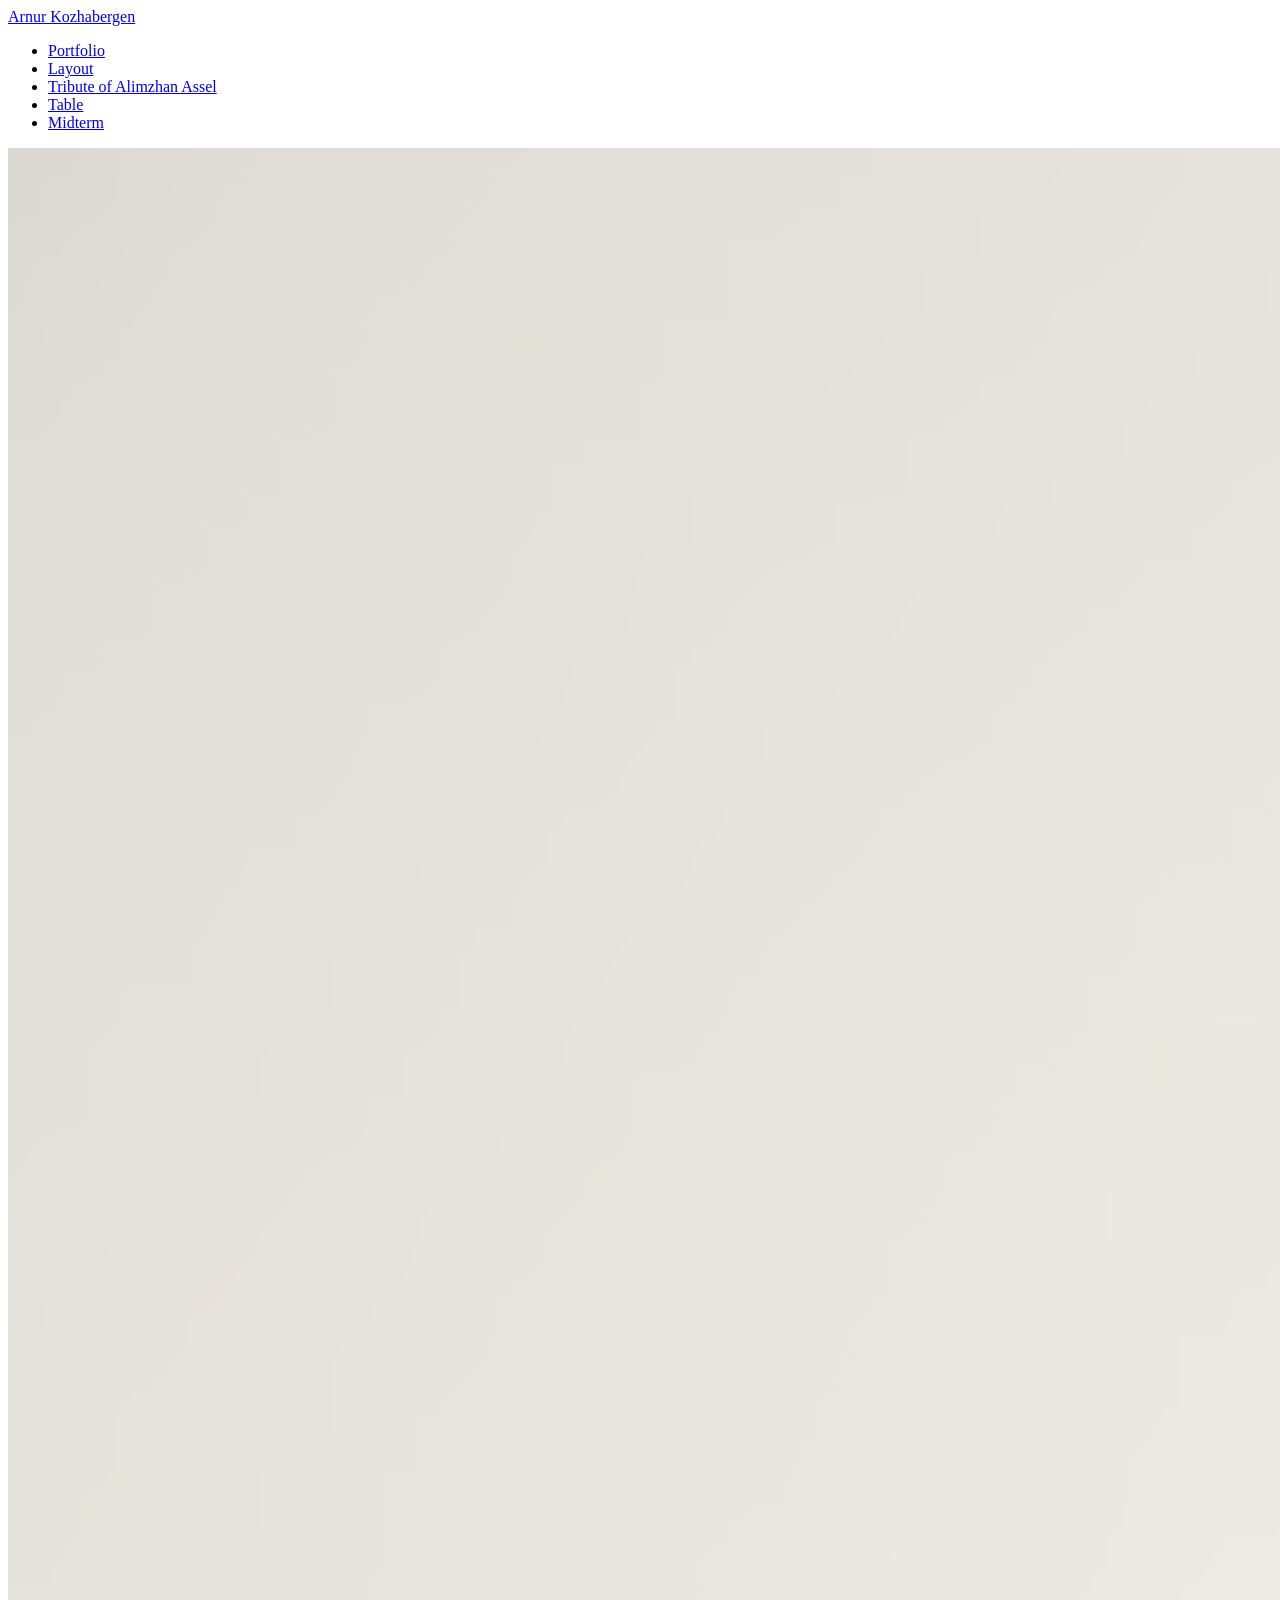
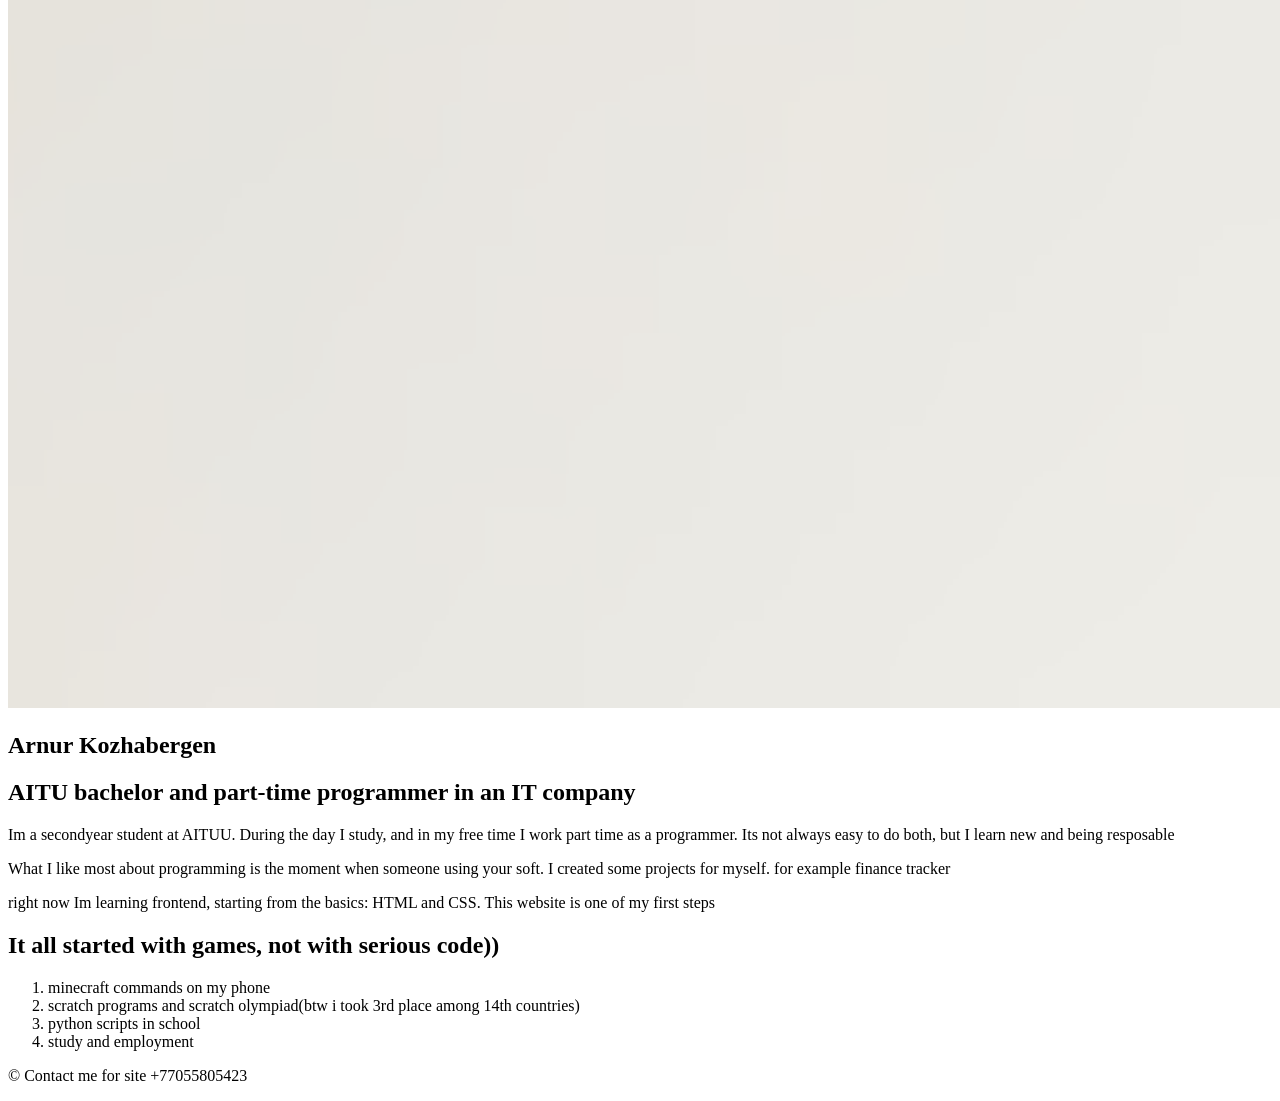
==== index.html @ 528b740f "add portfolio pages struct and navbar" ====
<!DOCTYPE html>
<html lang="en">
<head>
    <meta charset="UTF-8">
    <meta name="viewport" content="width=device-width, initial-scale=1.0">
    <title>Arnur - Portfolio</title>
    <link rel = "stylesheet" href="styles.css">
</head>
<body>
    <nav class="navbar">
        <a href = "index.html" class="logo">Arnur Kozhabergen</a>
        <ul class ="nav-list">
            <li><a href="index.html" class ="active">Portfolio</a></li>
            <li><a href="layout.html">Layout</a></li>
            <li><a href="exercise1/index.html">Tribute of Alimzhan Assel</a></li>
            <li><a href="table-form.html">Table</a></li>
            <li><a href=" ">Midterm</a></li>
        </ul>
    </nav>

    <main class = "content">
        <section class ="card" id="intro">
            <img src="img/photo_wide_true_4k_3840x2160.png" alt="Hi,it's me:)" class ="avatar">
            <h1>Arnur Kozhabergen</h1>
            <p class ="Hi! I'm a beginner full-stack developer. I like building websites that people actually enjoy using."></p>
        </section>
        <section class="card">
            <h2>AITU bachelor and part-time programmer in an IT company</h2>
            <p>Im a secondyear student at AITUU. During the day I study, and in my free time I work part time as a programmer. Its not always easy to do both, but I learn new and being resposable</p>
            <p>What I like most about programming is the moment when someone using your soft. I created some projects for myself. for example finance tracker</p>
            <p>right now Im learning frontend, starting from the basics: HTML and CSS. This website is one of my first steps</p>
        </section>
        <section class = "card">
            <h2>It all started with games, not with serious code))</h2>
            <ol>
                <li>minecraft commands on my phone</li>
                <li>scratch programs and scratch olympiad(btw i took 3rd place among 14th countries)</li>
                <li>python scripts in school</li>
                <li>study and employment</li>
            </ol>
        </section>
    </main>

    <footer class="footer">
        <p>&copy; Contact me for site +77055805423</p>
    </footer>
</body>
</html>
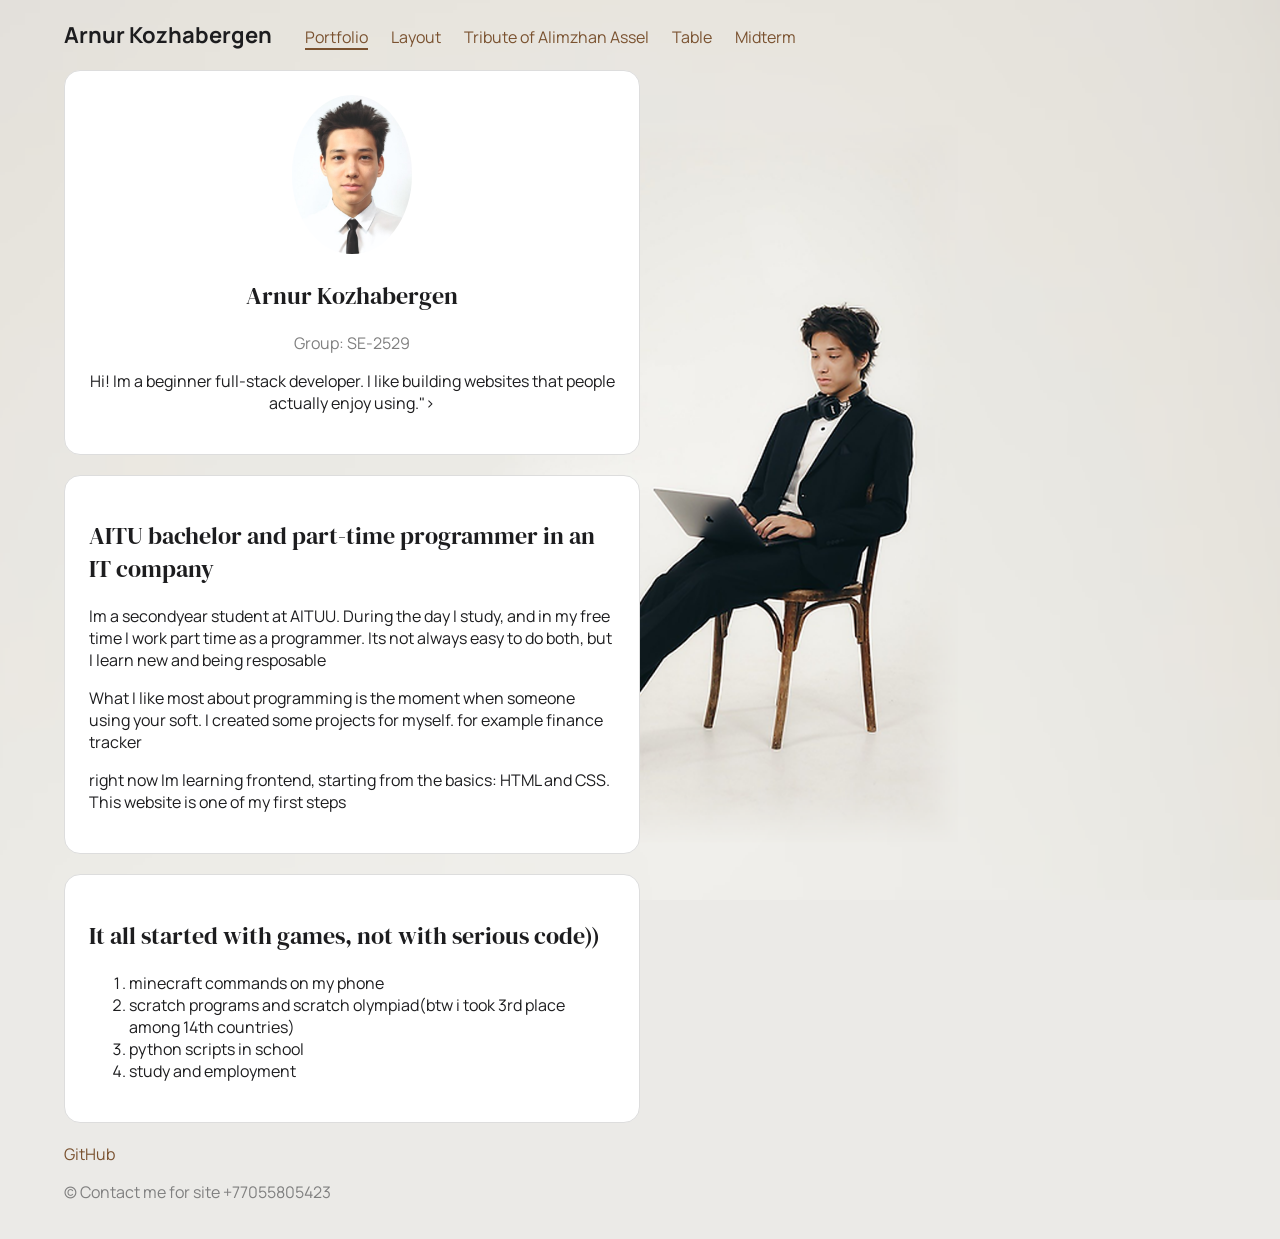
==== commit 9be29547: "added styles" ====
--- a/index.html
+++ b/index.html
@@ -4,9 +4,12 @@
     <meta charset="UTF-8">
     <meta name="viewport" content="width=device-width, initial-scale=1.0">
     <title>Arnur - Portfolio</title>
+    <link rel="preconnect" href="https://fonts.googleapis.com">
+    <link rel="preconnect" href="https://fonts.gstatic.com" crossorigin>
+    <link rel="stylesheet" href="https://fonts.googleapis.com/css2?family=DM+Serif+Display&family=Manrope:wght@400;600&display=swap">
     <link rel = "stylesheet" href="styles.css">
 </head>
-<body>
+<body class ="home">
     <nav class="navbar">
         <a href = "index.html" class="logo">Arnur Kozhabergen</a>
         <ul class ="nav-list">
@@ -20,9 +23,10 @@
 
     <main class = "content">
         <section class ="card" id="intro">
-            <img src="img/photo_wide_true_4k_3840x2160.png" alt="Hi,it's me:)" class ="avatar">
+            <img src="img/pic.jpg" alt="Hi,it's me:)" class ="avatar">
             <h1>Arnur Kozhabergen</h1>
-            <p class ="Hi! I'm a beginner full-stack developer. I like building websites that people actually enjoy using."></p>
+            <p class="group">Group: SE-2529</p>
+            <p class ="bio"></p>Hi! Im a beginner full-stack developer. I like building websites that people actually enjoy using."></p>
         </section>
         <section class="card">
             <h2>AITU bachelor and part-time programmer in an IT company</h2>
@@ -39,6 +43,8 @@
                 <li>study and employment</li>
             </ol>
         </section>
+        <p class="links">
+        <a href="https://github.com/arnur-kozhabergen" target="_blank" rel="noopener">GitHub</a>
     </main>
 
     <footer class="footer">
--- a/styles.css
+++ b/styles.css
@@ -0,0 +1,94 @@
+body {
+    margin: 0;
+    font-family: "Manrope", Arial, sans-serif;
+    font-size: 16px;
+    color: #1d1d1f;
+    background-color: #ebeae7;
+}
+
+.home {
+    background-image: url("img/photo_wide_true_4k_3840x2160.png");
+    background-size: cover;
+    background-position: right center;
+    background-attachment: fixed;
+}
+
+h1,
+h2 {
+    font-family: "DM Serif Display", serif;
+    font-weight: normal;
+}
+
+a {
+    color: #7a5230;
+    text-decoration: none;
+}
+
+a:hover {
+    text-decoration: underline;
+}
+
+.navbar {
+    padding: 20px 5%;
+}
+
+.logo {
+    font-size: 22px;
+    font-weight: bold;
+    color: #1d1d1f;
+    margin-right: 30px;
+}
+
+.nav-list {
+    display: inline;
+    padding: 0;
+}
+
+.nav-list li {
+    display: inline;
+    margin-right: 20px;
+}
+
+.active {
+    border-bottom: 2px solid #7a5230;
+}
+
+.content {
+    width: 45%;
+    margin-left: 5%;
+}
+
+.card {
+    background-color: white;
+    padding: 24px;
+    margin-bottom: 20px;
+    border: 1px solid #dddddd;
+    border-radius: 16px;
+}
+
+#intro {
+    text-align: center;
+}
+
+.avatar {
+    width: 120px;
+    max-width: 100%;
+    border-radius: 50%;
+}
+
+.group {
+    color: gray;
+}
+
+.footer {
+    margin-left: 5%;
+    padding-bottom: 20px;
+    color: gray;
+}
+
+@media (max-width: 768px) {
+    .content {
+        width: auto;
+        margin: 0 16px;
+    }
+}
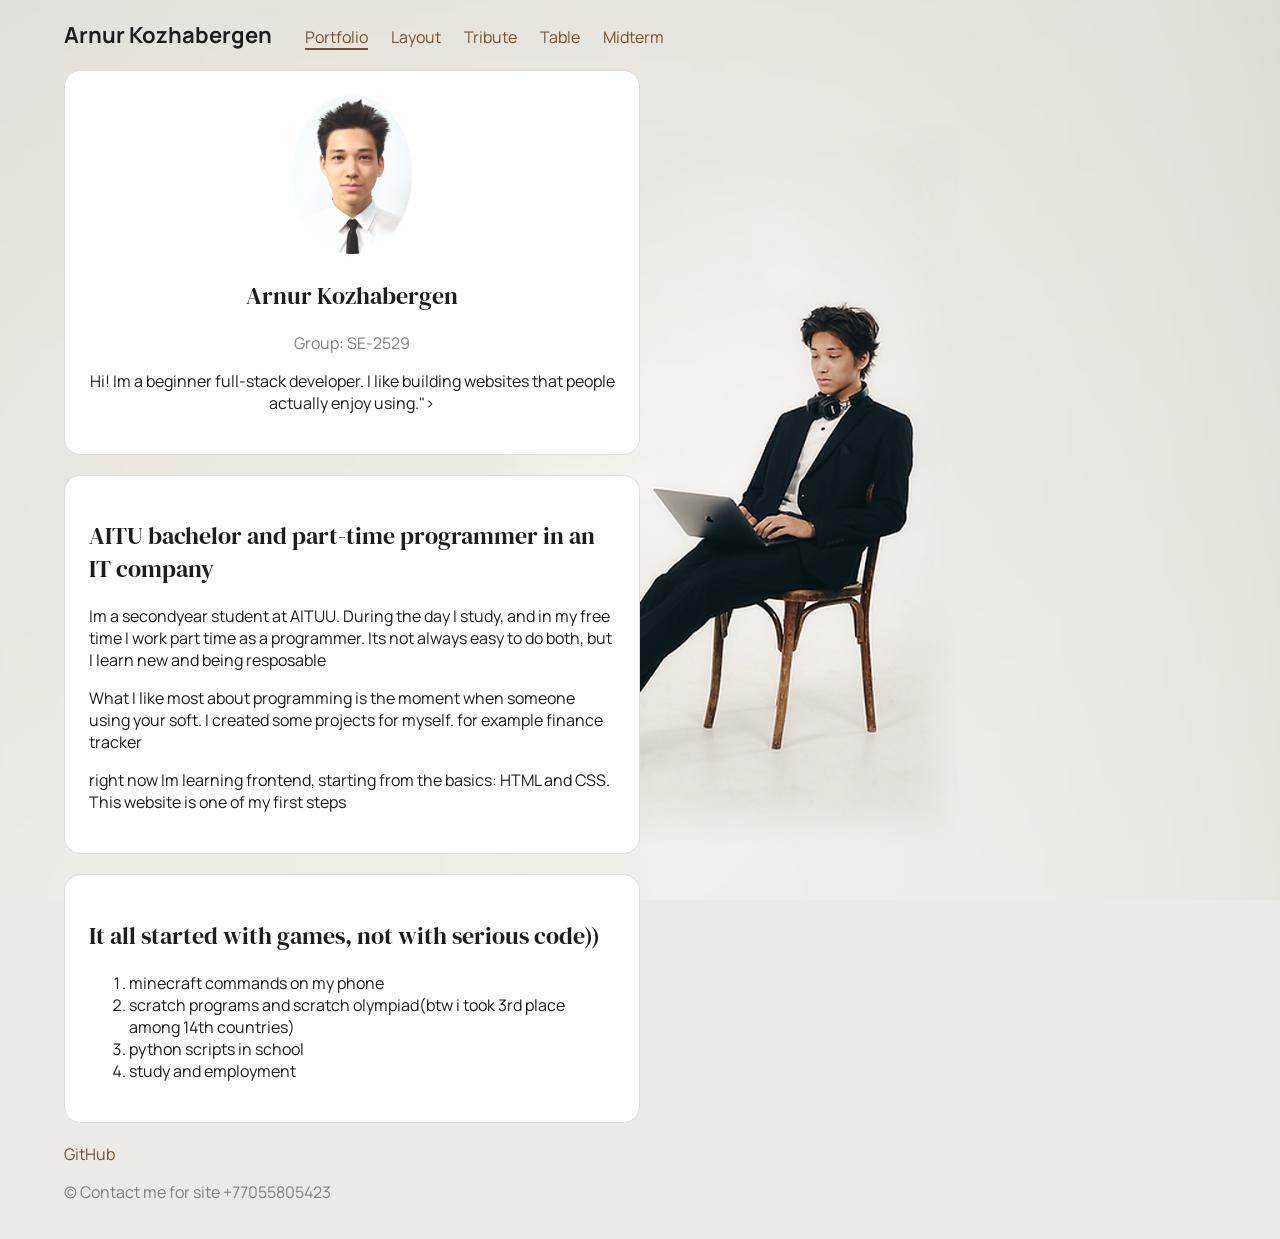
==== commit 8cf78fde: "fixed bug" ====
--- a/index.html
+++ b/index.html
@@ -15,7 +15,7 @@
         <ul class ="nav-list">
             <li><a href="index.html" class ="active">Portfolio</a></li>
             <li><a href="layout.html">Layout</a></li>
-            <li><a href="exercise1/index.html">Tribute of Alimzhan Assel</a></li>
+            <li><a href="exercise1/index.html">Tribute</a></li>
             <li><a href="table-form.html">Table</a></li>
             <li><a href=" ">Midterm</a></li>
         </ul>
